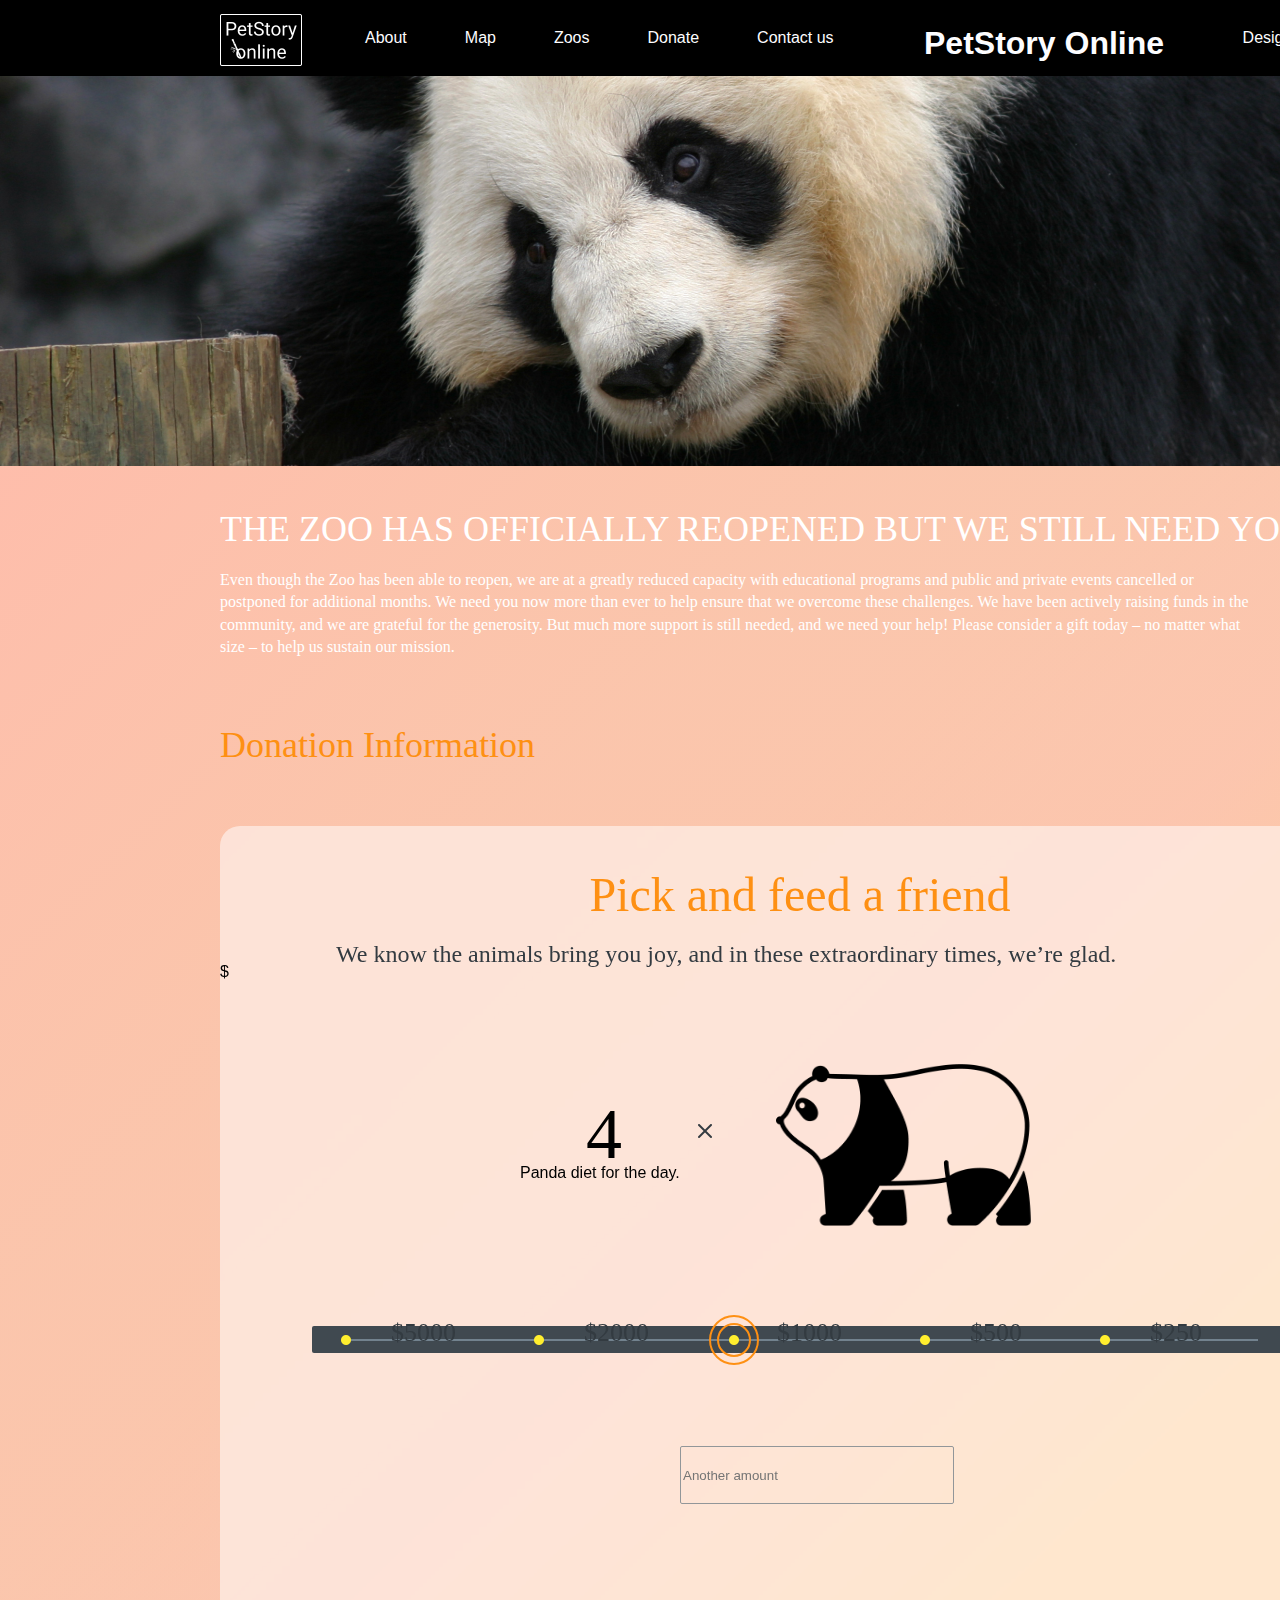
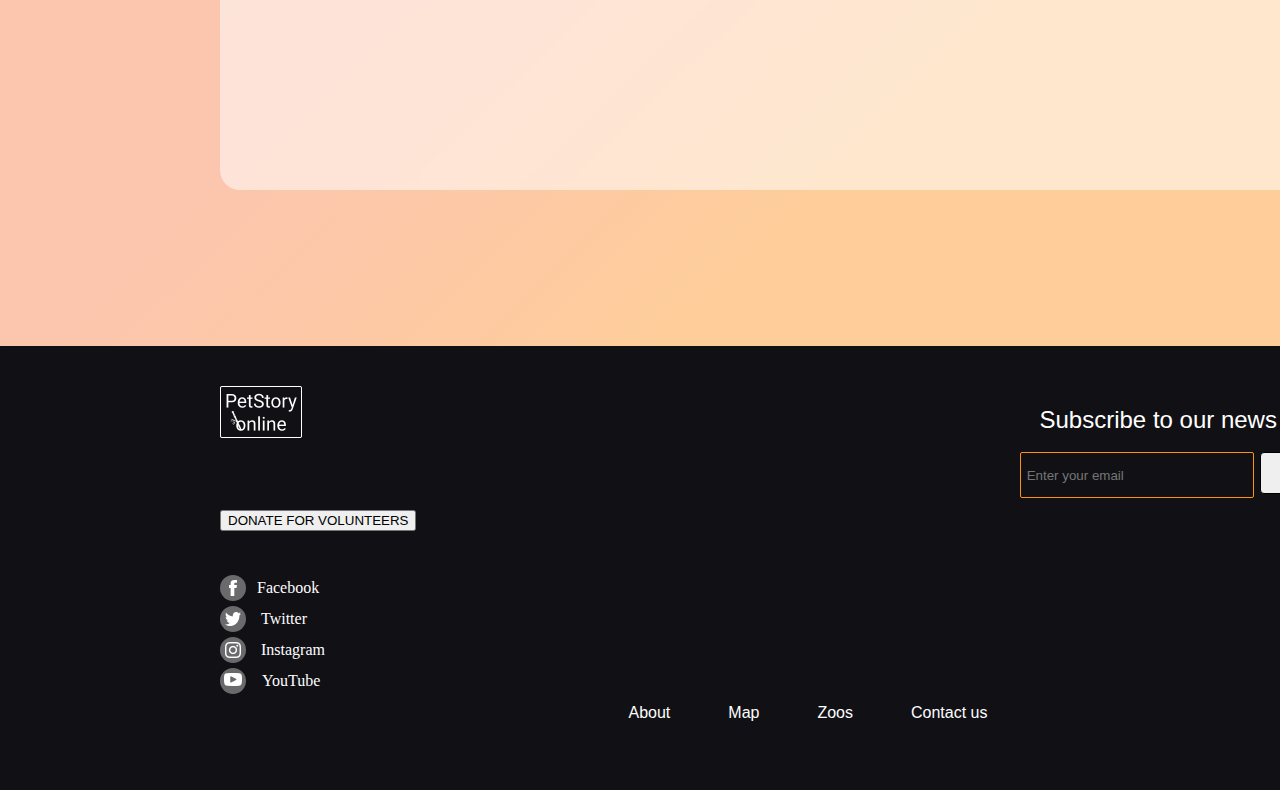
==== pages/donate/index.html @ acee2c07 "feat: add header and main blocks" ====
<!DOCTYPE html>
<html lang="en">
<head>
    <meta charset="UTF-8">
    <meta http-equiv="X-UA-Compatible" content="IE=edge">
    <meta name="viewport" content="width=device-width, initial-scale=1.0">
    <title>Online-zoo</title>
    <link rel="stylesheet" href="style.css">
</head>
<body>
<header>
        <div class="h1_header"><h1>PetStory Online</h1></div>
        <a href="../main/index.html"><img src="../../assets/images/logo.png" alt="logo" class="image-logo"></a>
        <nav>
            <p><a class="about" href="../main/index.html">About</a></p>
            <p><a href="#">Map</a></p>
            <p><a href="#">Zoos</a></p>
            <p><a href="#">Donate</a></p>
            <p><a href="#">Contact us</a></p>
        </nav>
        <p><a href="https://www.figma.com/file/ypzT9idgAILaSRVRmDAJxn/online-zoo-3-weeks" target="_blank">Designed by ©</a></p>
        <div class="logo_of_panda"></div>
</header>
<main>
    <div id="pick_and_feed_a_friend_donate">
        <h3 class="first_h3">THE ZOO HAS OFFICIALLY REOPENED BUT WE STILL NEED YOUR HELP!</h3>
        <p>Even though the Zoo has been able to reopen, we are at a greatly reduced capacity with educational programs and public and private events cancelled or<br>
            postponed for additional months. We need you now more than ever to help ensure that we overcome these challenges. We have been actively raising funds in the<br>
            community, and we are grateful for the generosity. But much more support is still needed, and we need your help! Please consider a gift today – no matter what<br>
            size – to help us sustain our mission.</p>
            <h3 class="donation_information">Donation Information</h3>
            <div class="pick_and_feed_2lvl">
                <h2>Pick and feed a friend</h2>
                <p>We know the animals bring you joy, and in these extraordinary times, we’re glad.</p>
                <div class="img_and_number">
                    <div class="number"><div class="size_number">4</div><div class="text_under_number">Panda diet for the day.</div></div>
                    <div class="icon_of_x"><img src="../../assets/icons/x_icon.png" alt="x" class="img_icon_x"></div>
                    <div class="img_of_panda"><img src="../../assets/images/panda_widget.png" alt="panda" class="img_widget_panda"></div>
                </div>
                <div class="background_line">
                    <div class="line">
                    <form class="form_one">
                        <div class="radio">
                            <input class="radio__input" type="radio" name="radio1" id="radio-1" value="5000"/>
                            <label class="radio__label" for="radio-1">$5000</label>
                        </div>
                        <div class="radio">
                            <input class="radio__input" type="radio" name="radio1" id="radio-2" value="2000"/>
                            <label class="radio__label" for="radio-2">$2000</label>
                        </div>
                        <div class="radio">
                            <input class="radio__input" type="radio" name="radio1" id="radio-3" value="1000" checked="checked"/>
                            <label class="radio__label" for="radio-3">$1000</label>
                        </div>
                        <div class="radio">
                            <input class="radio__input" type="radio" name="radio1" id="radio-4" value="500"/>
                            <label class="radio__label" for="radio-4">$500</label>
                        </div>
                        <div class="radio">
                            <input class="radio__input" type="radio" name="radio1" id="radio-5" value="250"/>
                            <label class="radio__label" for="radio-5">$250</label>
                        </div>
                        <div class="radio">
                            <input class="radio__input" type="radio" name="radio1" id="radio-6" value="100"/>
                            <label class="radio__label" for="radio-6">$100</label>
                        </div>
                        <div class="radio">
                            <input class="radio__input" type="radio" name="radio1" id="radio-7" value="50"/>
                            <label class="radio__label" for="radio-7">$50</label>
                        </div>
                        <div class="radio">
                            <input class="radio__input" type="radio" name="radio1" id="radio-8" value="25"/>
                            <label class="radio__label" for="radio-8">$25</label>
                        </div>
                    </form>
                    </div>
                </div>
                <form class="form_two"><input id="number" type="number" value="" placeholder="Another amount" min="1" max="9999" step="1">$</form>
            </div>




        
    </div>
</main>
<footer>
    <div class="first_column">
        <a href="#Watch_your_favorite_animal_online"><img src="../../assets/images/logo.png" alt="logo" class="logo_footer"></a>
        <form action="../donate/index.html" target="_blank">
        <button class="donate_for_volunteers">DONATE FOR VOLUNTEERS</button>
        </form>
        <div class="links">
            <div class="ell_links"><a href="https://facebook.com/" target="_blank"><img src="../../assets/icons/fb.png" alt="fb" class="fb_icon"></a><div class="name_link"><a href="https://facebook.com/" target="_blank">Facebook</a></div></div>
            <div class="ell_links"><a href="https://twitter.com/" target="_blank"><img src="../../assets/icons/twitter.png" alt="twitter" class="twitter_icon"></a><div class="name_link"><a href="https://twitter.com/" target="_blank">Twitter</a></div></div>
            <div class="ell_links"><a href="https://www.instagram.com/" target="_blank"><img src="../../assets/icons/inst.png" alt="inst" class="inst_icon"></a><div class="name_link"><a href="https://www.instagram.com/" target="_blank">Instagram</a></div></div>
            <div class="ell_links"><a href="https://www.youtube.com/" target="_blank"><img src="../../assets/icons/youtube.png" alt="youtube" class="youtube_icon"></a><div class="name_link"><a href="https://www.youtube.com/" target="_blank">YouTube</a></div></div>
        </div>
        </div>
        <div class="second_column">
        <h2>Subscribe to our news</h2>
        <nav class="nav_footer">
            <p><a class="about" href="#Watch_your_favorite_animal_online">About</a></p>
            <p><a href="#">Map</a></p>
            <p><a href="#">Zoos</a></p>
            <p><a href="#">Contact us</a></p>
        </nav>
        <div class="btn_submit">
        <p><input type="email" name="login" class="email_input" placeholder=" Enter your email"></p>
        <p><input type="submit" value="Submit" class="submit_btn"></p>
        </div>
        </div>
</footer>
---- pages/donate/style.css ----
@font-face {
    font-family: "Roboto";
    font-size: 16px;
    src: local("Roboto"),
     url("../../assets/fonts/Roboto-Regular.ttf") format("ttf");
   }
   @font-face {
    font-family: "Roboto";
    font-size: 16px;
    font-style: normal;
    src: local("Roboto"),
     url("../../assets/fonts/Roboto-Medium.ttf") format("ttf");
   }

body{
    width: 1600px;
    font-family: "Roboto", "Arial", sans-serif;
    margin:0; 
}


header{
    height: 80px;
    background-color: black;
    display: flex;
    width: 1600px;
}

h1{
    color: #fdfdff;
}

.image-logo{
    margin: 14px 34px 14px 220px;
    width: 82px;
    height: 52px; 
}

.h1_header{
    position: absolute;
    padding:0;
    left: 924px;
    top: 4px;
    color: #fdfdff;
    margin: 0;
}

header > p{
    margin: 29px 220px 29px 380px; 
}

.logo_of_panda{
    position: absolute;
    height: 390px;
    width: 1600px;
    left: 0px;
    right: 0px;
    top: 76px;
    background: url(../../assets/images/donate_logo_panda.png);
    background-size: cover;
}

nav{
    color: #fdfdff;
    display: flex;
}

nav > p{
    height: 22px;
    margin: 29px;
}

a{
    text-decoration: none;
    color:#fdfdff;
}

a:hover{
    color:linear-gradient(#F9804B, #FE9013);
    background: linear-gradient(#F9804B, #FE9013);
    -webkit-background-clip: text;
    -webkit-text-fill-color: transparent;
}

a:active{
    color:#4B9200;
}

/* .about:default{
    color: blue;
    background: #098DC4;
  } */


#pick_and_feed_a_friend_donate{
    width: 1600px;
    height: 1482px;
    background: linear-gradient(315.75deg, rgba(254, 210, 144, 0.7) 30.06%, #FEBDAB 100.95%, rgba(254, 210, 144, 0.7) 106.36%), linear-gradient(315.75deg, rgba(254, 189, 171, 0.74) 30.06%, rgba(243, 169, 248, 0.66) 50.74%, #E0D8F0 80.49%, #EAF7FE 127.9%, #EAF7FE 149.54%), linear-gradient(315.75deg, rgba(254, 189, 171, 0.74) 30.06%, rgba(243, 169, 248, 0.66) 50.74%, #E0D8F0 80.49%, #EAF7FE 127.9%, #EAF7FE 149.54%);
    position: absolute;
    top:466px;
    left: 0;
    right: 0;
}

.button_watch_online{
    width: 298px;
    height: 54px;
    border-radius: 25px;
    background: linear-gradient(#F9804B, #FE9013);
    color:#ffffff;
    font-weight: normal;
    font-size: 16px;
    border:none;
    position: relative;
    top: 69px;
    left: 160px;
}

.button_watch_online:hover, .choose_your_favorite:hover, .arrow_1:hover, .arrow_2:hover, .feed_a_friend_now:hover, .leave_feedback:hover, .donate_for_volunteers:hover{
    background: #E47209;
}

.button_watch_online:active, .choose_your_favorite:active, .arrow_1:active, .arrow_2:active, .feed_a_friend_now:active, .leave_feedback:active, .donate_for_volunteers:active{
    background: #4B9200;
}

footer{
    height: 444px;
    width: 1600px;
    background-color: rgba(17, 17, 21, 1);
    box-sizing: border-box;
    padding: 40px 220px 50px 220px;
    display: flex;
    position: absolute;
    top:1946px;
    left: 0;
    right: 0;
}

.logo_footer{
    width: 82px;
    height: 52px;

}

.donate_for_volunteers{
    margin-top: 68px;
}

.fb_icon{
    width: 8px;
    height: 16px;
    margin-left: 9px;
    margin-top: 5px;

}

.twitter_icon{
    width: 16px;
    height: 14px;
    margin-left: 5px;
    margin-top: 6px;
}

.inst_icon{
    width: 16px;
    height: 16px;
    margin-left: 5px;
    margin-top: 5px;
}

.youtube_icon{
    width: 18px;
    height: 13px;
    margin-left: 4px;
    margin-top: 5px;
}

.ell_links{
    width: 26px;
    height: 26px;
    border-radius: 50%;
    background-color: rgba(196, 196, 196, 0.5);
    color: #FFFFFF;
    font-family: 'Roboto';
    font-style: normal;
    font-weight: 400;
    font-size: 16px;
    line-height: 140%;
    display: flex;
    margin-bottom: 5px;
    
}

.name_link{
    margin: 2px 20px;
}

.links{
    width: 110px;
    height: 134px;
    display: flex;
    flex-wrap: wrap;
    flex-direction: column;
    margin-top: 44px;
    margin-bottom: 50px; 
}

.first_column{
    width: 300px;
    box-sizing: border-box;
}

.second_column{
    width: 862px;
}

.nav_footer{
    margin-top: 240px;
    margin-left: 80px;
}

.second_column>h2{
    font-style: normal;
    font-weight: 400;
    font-size: 24px;
    line-height: 120%;
    color: #FFFFFF;
    margin-left: 520px;
}

.btn_submit{
    display: flex;
    position: absolute;
    left: 1020px;
    top: 90px;
}

.email_input{
    width: 228px;
    height: 42px;
    border: 1px solid #FE9013;
    background-color: rgba(17, 17, 21, 1);
    border-radius: 2px;
    color:#F1F3F2;
}

.submit_btn{
    width: 130px;
    height: 42px;
    margin-left: 6px;
    color: black;
    border: 1px solid black;
    border-radius: 4px;
}

.submit_btn:hover{
    color: #4B9200;
    border: 1px solid #4B9200;
}

.first_h3{
    font-family: 'Roboto';
    font-style: normal;
    font-weight: 400;
    font-size: 36px;
    line-height: 130%;
    color: #FFFFFF;
    margin:0;
position: absolute;
height: 47px;
left: 220px;
right: 140px;
top: 40px;
}

.donation_information{
    font-family: 'Roboto';
    font-style: normal;
    font-weight: 400;
    font-size: 36px;
    line-height: 130%;
    color: #FE9013;
    position: absolute;
    width: 341px;
    height: 47px;
    left: calc(50% - 341px/2 - 409.5px);
    top: 220px;
}

#pick_and_feed_a_friend_donate>p{
    font-family: 'Roboto';
    font-style: normal;
    font-weight: 500;
    font-size: 16px;
    line-height: 140%;
    color: #FFFFFF;
    position: absolute;
    height: 94px;
    left: 220px;
    right: 220px;
    top: 87px;
}

.pick_and_feed_2lvl{
    height: 964px;
    width: 1160px;
    background: rgba(255, 255, 255, 0.52);
    backdrop-filter: blur(2px);
    border-radius: 20px;
    position: absolute;
    left: 220px;
    right: 220px;
    top: 360px;
}

.pick_and_feed_2lvl>h2{
    font-family: 'Roboto';
    font-style: normal;
    font-weight: 400;
    font-size: 48px;
    line-height: 120%;
    text-align: center;
    color: #FE9013;
}

.pick_and_feed_2lvl>p{
    font-family: 'Roboto';
    font-style: normal;
    font-weight: 400;
    font-size: 24px;
    line-height: 120%;
    color: #333B41;
    position: absolute;
    left:116px;
    top: 90px;
}

.img_icon_x{
    width: 14px;
    height: 14px;
}

.icon_of_x{
    padding-top: 98px;
    box-sizing: border-box;
    margin-right: 64px;
}

.img_widget_panda{
    width: 268px;
    height: 200px;
}

.number{
    display: flex;
    width: 168px;
    height: 88px;
    flex-wrap: wrap;
    padding-top: 80px;
    box-sizing: border-box;
    margin-right: 10px;
}

.size_number{
    font-family: 'Roboto';
    font-style: normal;
    font-weight: 500;
    font-size: 72px;
    line-height: 80%;
    text-align: center;
    text-transform: uppercase;
    color: #000000;
    margin-left: auto;
    margin-right: auto;
}

.img_and_number{
    display: flex;
    position: absolute;
    left: 300px;
    top:200px;
}

.background_line{
    width: 976px;
    height: 27px;
    position: absolute;
    left: 92px;
    top: 500px;
    background: #404950;
    border-radius: 2px;
}

.line{
    width: 915px;
    height: 2px;
    position: relative;
    left: 31px;
    top: 13px;
    background: #72828E;
}

.form_one{
    display: flex;
    position: absolute;
    top:-42px;
    left:-12px;
}


.radio__input{
    -webkit-appearance: none;
    appearance: none;
    
}

.radio__label{
    cursor: pointer;
    color:#333B41;
    font-family: 'Roboto';
    font-style: normal;
    font-weight: 500;
    font-size: 26px;
    line-height: 140%;
    text-transform: uppercase;
    padding: 60px;
}

.radio__label:before{
    content: "";
    display: block;
    width: 30px;
    height: 30px;
    background-image: url(../../assets/icons/yellow_dot.png);
    background-size: 10px 10px;
    background-repeat: no-repeat;
    background-position: center;
    position: absolute;
    top: 28px;
    border-radius: 50%;
    z-index: 1;
}


.radio{
    position: relative;
    height: 80;
    width: auto;
    box-sizing: border-box;
    margin-right: 68px;
}

.radio__label:after{
    content: "";
    display: block;
    width: 30px;
    height: 30px;
    border-radius: 50%;
    position: absolute;
    top:0;
    left: 0;
    z-index: 2;
    opacity: 0;
}

.radio__input:checked + .radio__label:before{
    border: 2px solid #FE9013;
    outline: 2px solid #FE9013;
    outline-offset: 6px;
    border-radius: 50%;
    width: 30px;
    height: 30px;
    position: absolute;
    top: 26px;
    color:#FE9013;
}

.radio__input:checked + .radio__label:after{
    opacity: 1;
}

input::-webkit-outer-spin-button,
input::-webkit-inner-spin-button {
  -webkit-appearance: none;
  margin: 0;
}

#number{
    position: absolute;
    height: 54px;
    width: 268px;
    border-radius: 2px;
    border: 1px solid #929699;
    background-color: transparent;
    top: 620px;
    left: 460px;
}

.form_two{
    
}
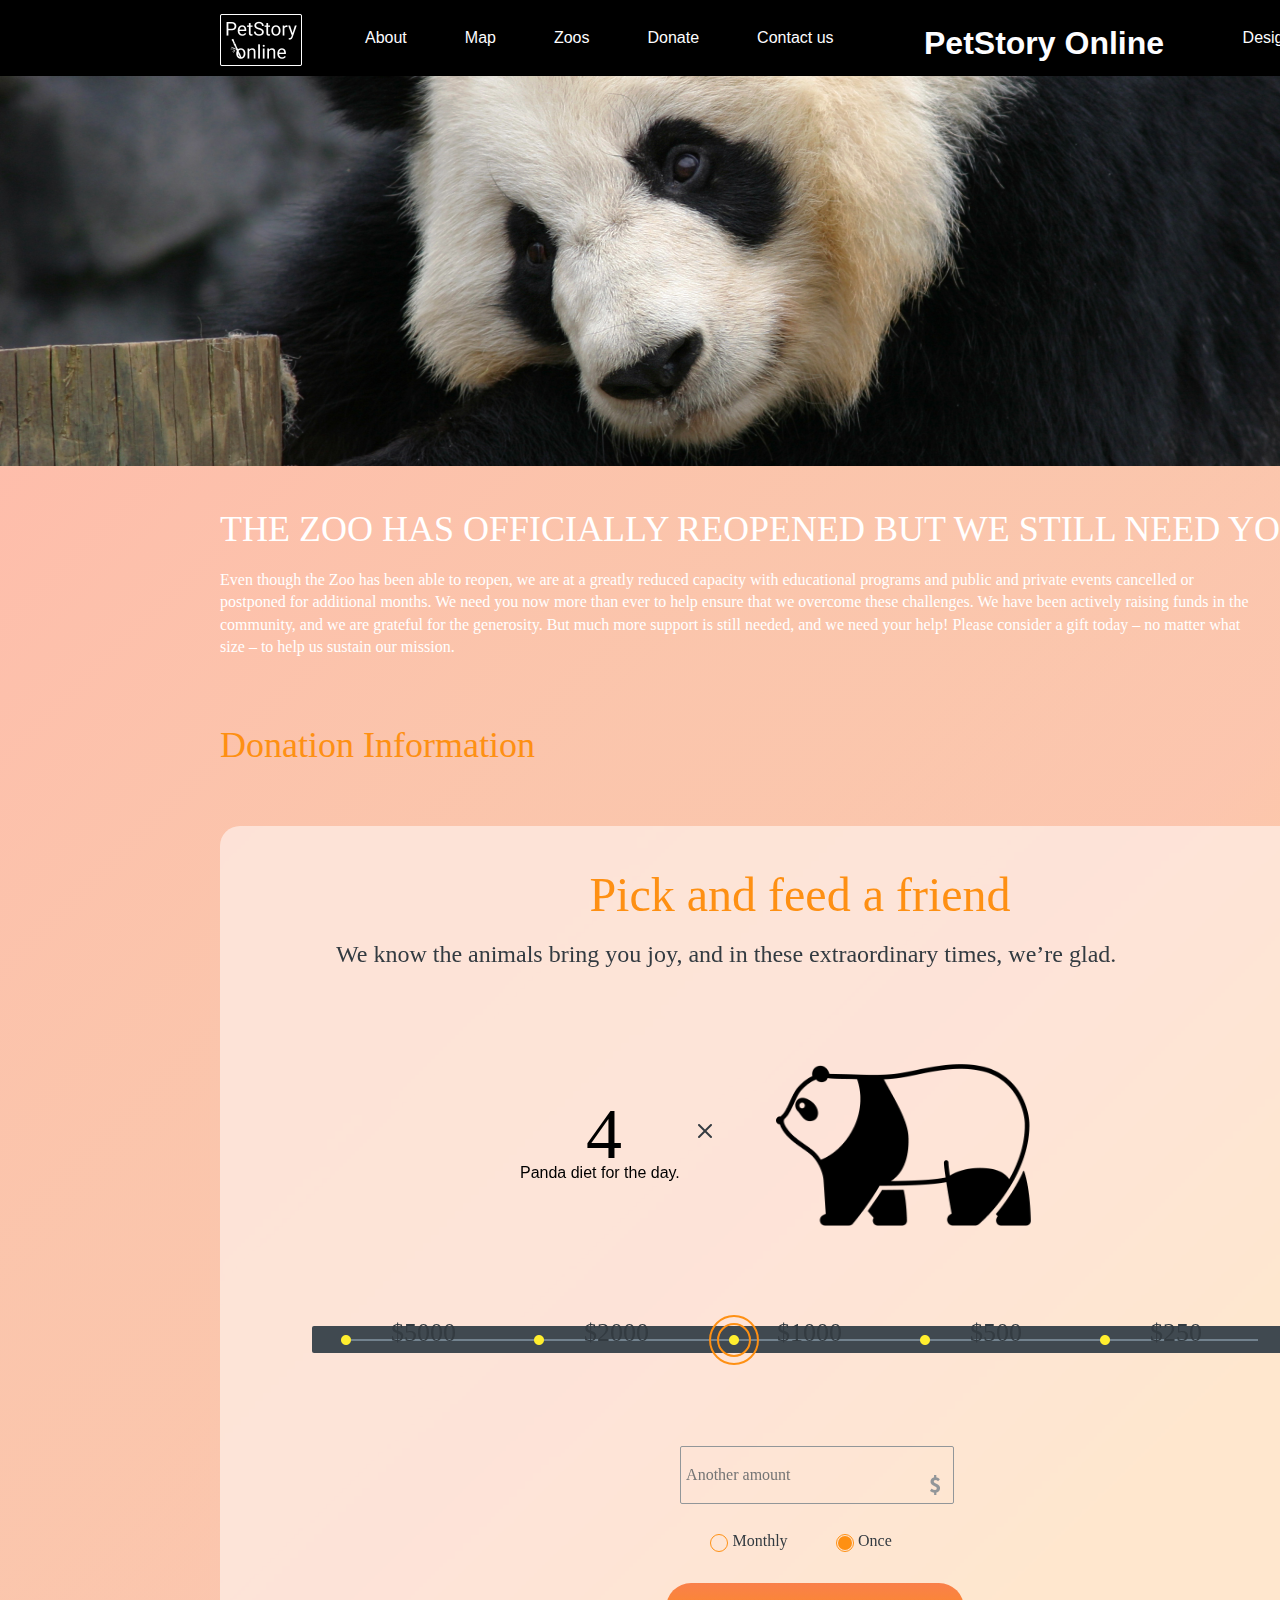
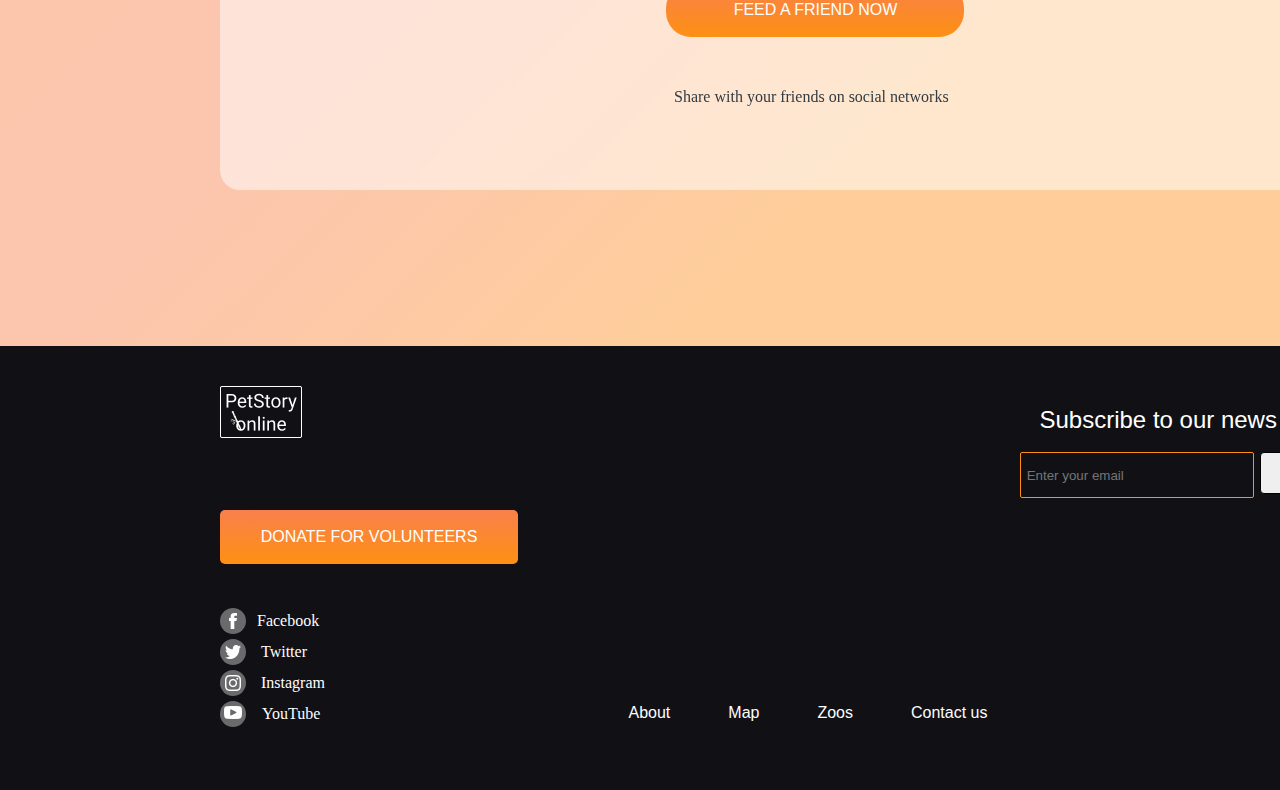
==== commit a882e953: "feat: add new components in main block" ====
--- a/pages/donate/index.html
+++ b/pages/donate/index.html
@@ -75,13 +75,20 @@
                     </form>
                     </div>
                 </div>
-                <form class="form_two"><input id="number" type="number" value="" placeholder="Another amount" min="1" max="9999" step="1">$</form>
-            </div>
-
-
-
-
-        
+                <form class="form_two"><input id="number" type="number" value="" placeholder=" Another amount" min="1" max="9999" step="1"></form>
+                <img src="../../assets/icons/dollar.png" class="dollar" alt="dollar">
+                <form class="form__2">
+                    <div class="radio__2">
+                            <input class="radio__input__2" type="radio" name="radio__1" id="radio__1" value=""/>
+                            <label class="radio__label__2" for="radio__1">Monthly</label>
+                        </div>
+                        <div class="radio__2">
+                            <input class="radio__input__2" type="radio" name="radio__1" id="radio__2" value="" checked="checked"/>
+                            <label class="radio__label__2" for="radio__2">Once</label>
+                        </div>
+                </form>
+                <button class="feed_a_friend_now">FEED A FRIEND NOW</button>
+                <div class="last_p">Share with your friends on social networks</div>
     </div>
 </main>
 <footer>
--- a/pages/donate/style.css
+++ b/pages/donate/style.css
@@ -495,10 +495,144 @@
     background-color: transparent;
     top: 620px;
     left: 460px;
-}
-
-.form_two{
+    font-family: 'Roboto';
+    font-style: normal;
+    font-weight: 400;
+    font-size: 16px;
+    line-height: 140%;
+}
+
+.dollar{
+    position: relative;
+    top: 500px;
+    left: 710px;
+    width: 10px;
+    height: 20px;
+}
+
+.form__2{
+    display: flex;
+    position: absolute;
+    top:680px;
+    left:490px;
+}
+
+.radio__input__2{
+    -webkit-appearance: none;
+    appearance: none;
     
 }
 
-
+.radio__label__2{
+    cursor: pointer;
+    font-family: 'Roboto';
+    font-style: normal;
+    font-weight: 400;
+    font-size: 16px;
+    line-height: 140%;
+    color: #333B41;
+    margin-right: 10px;
+    margin-left: 10px;
+    width: 58px;
+    height: 22px;
+    box-sizing: border-box;
+    
+}
+
+.radio__label__2:before{
+    content: "";
+    display: block;
+    width: 16px;
+    height: 16px;
+    color:transparent;
+    border: 1px solid #FE9013;
+    position: absolute;
+    top: 28px;
+    border-radius: 50%;
+    z-index: 1;
+}
+
+
+.radio__2{
+    position: relative;
+    height: 80;
+    width: auto;
+    box-sizing: border-box;
+    margin-right: 38px;
+    padding-top: 24px;
+    
+}
+
+.radio__label__2:after{
+    content: "";
+    display: block;
+    width: 14px;
+    height: 14px;
+    border-radius: 50%;
+    background-color:#FE9013;
+    position: absolute;
+    top:30px;
+    left: 2px;
+    z-index: 2;
+    opacity: 0;
+}
+
+.radio__input__2:checked + .radio__label__2:before{
+   border-color:#FE9013;
+}
+
+.radio__input__2:checked + .radio__label__2:after{
+    opacity: 1;
+}
+
+.feed_a_friend_now, .donate_for_volunteers{
+    width: 298px;
+    height: 54px;
+    background: linear-gradient(#F9804B, #FE9013);
+    color:#ffffff;
+    font-weight: normal;
+    font-size: 16px;
+    border:none;
+}
+
+.feed_a_friend_now:hover, .donate_for_volunteers:hover{
+    background: #E47209;
+}
+
+.feed_a_friend_now:active, .donate_for_volunteers:active{
+    background: #4B9200;
+}
+
+.feed_a_friend_now{
+    position: relative;
+    top: 620px;
+    left: 432px;
+    border-radius: 25px;
+}
+
+.last_p{
+    font-family: 'Roboto';
+    font-style: normal;
+    font-weight: 400;
+    font-size: 16px;
+    line-height: 140%;
+    color: #333B41;
+    position: absolute;
+    top:860px;
+    left: 454px;
+}
+
+.donate_for_volunteers{
+    border-radius: 5px;
+}
+
+
+
+
+
+
+
+
+
+
+
